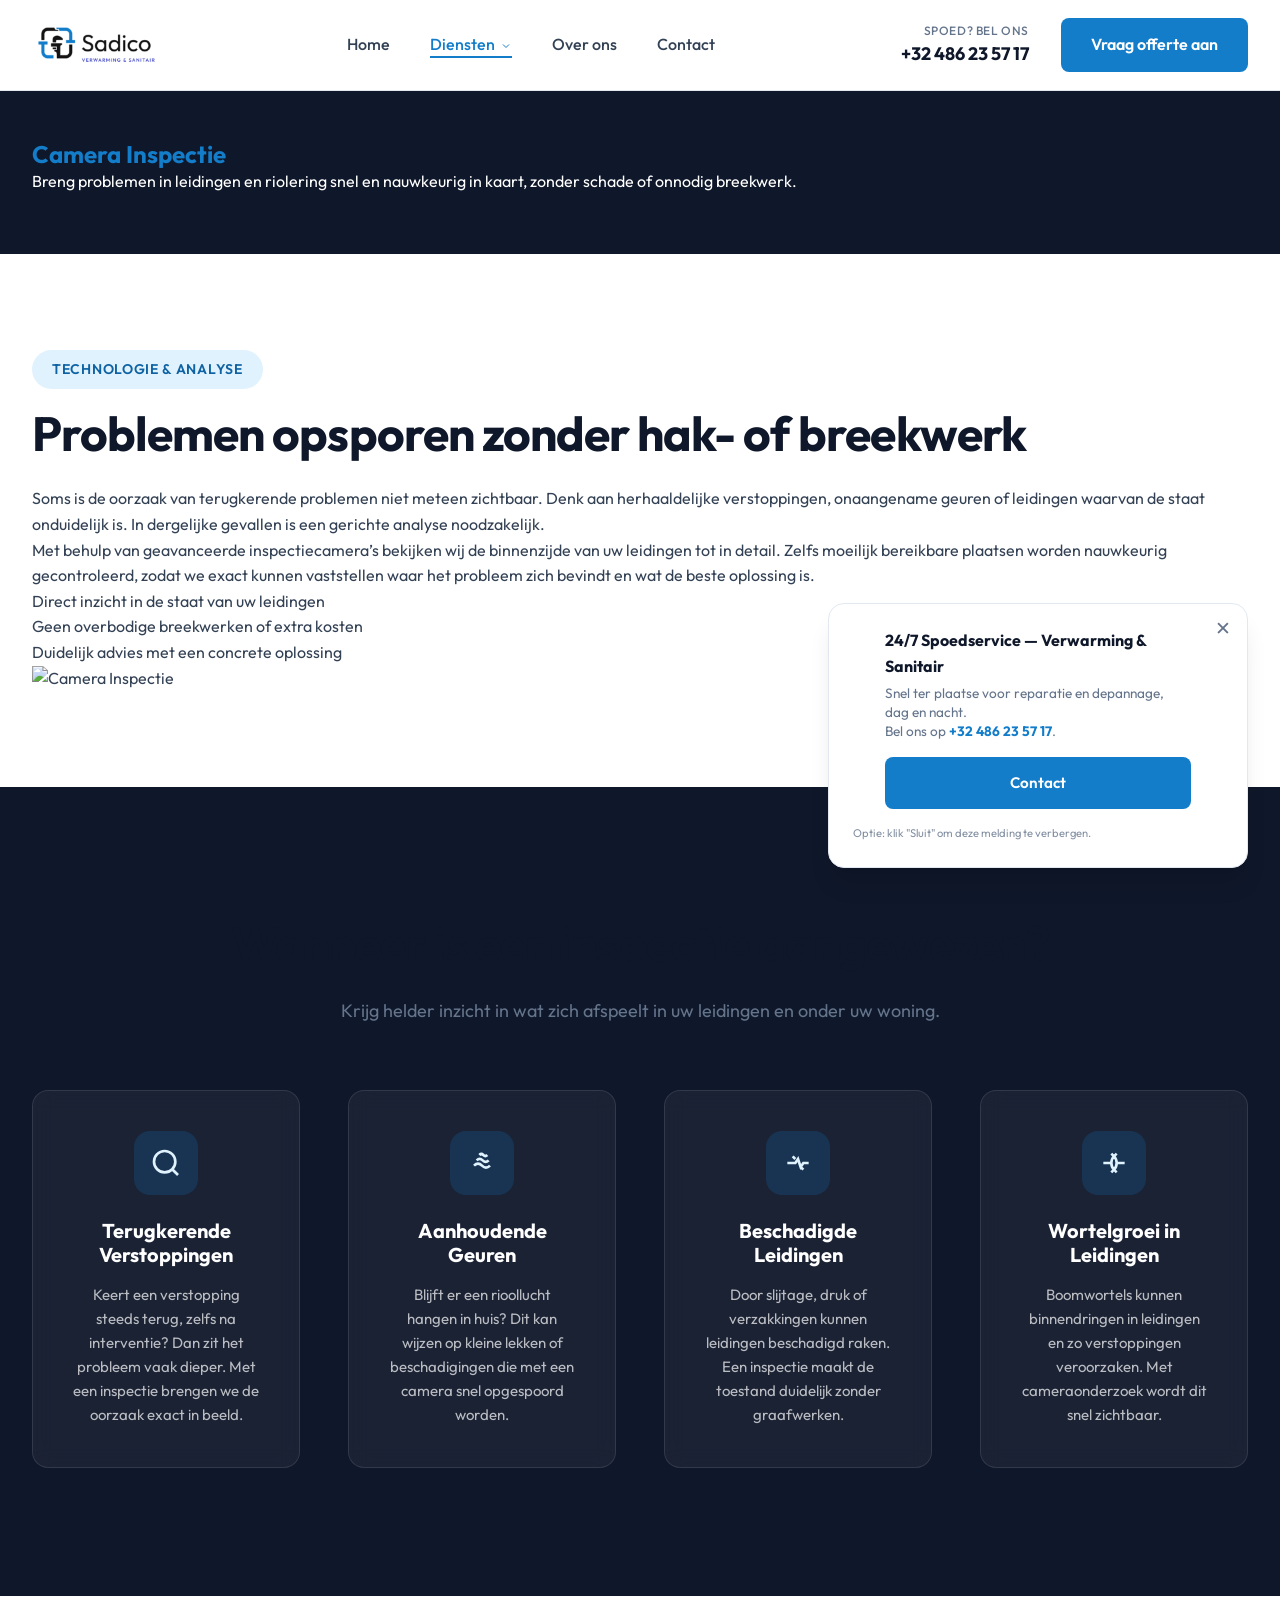
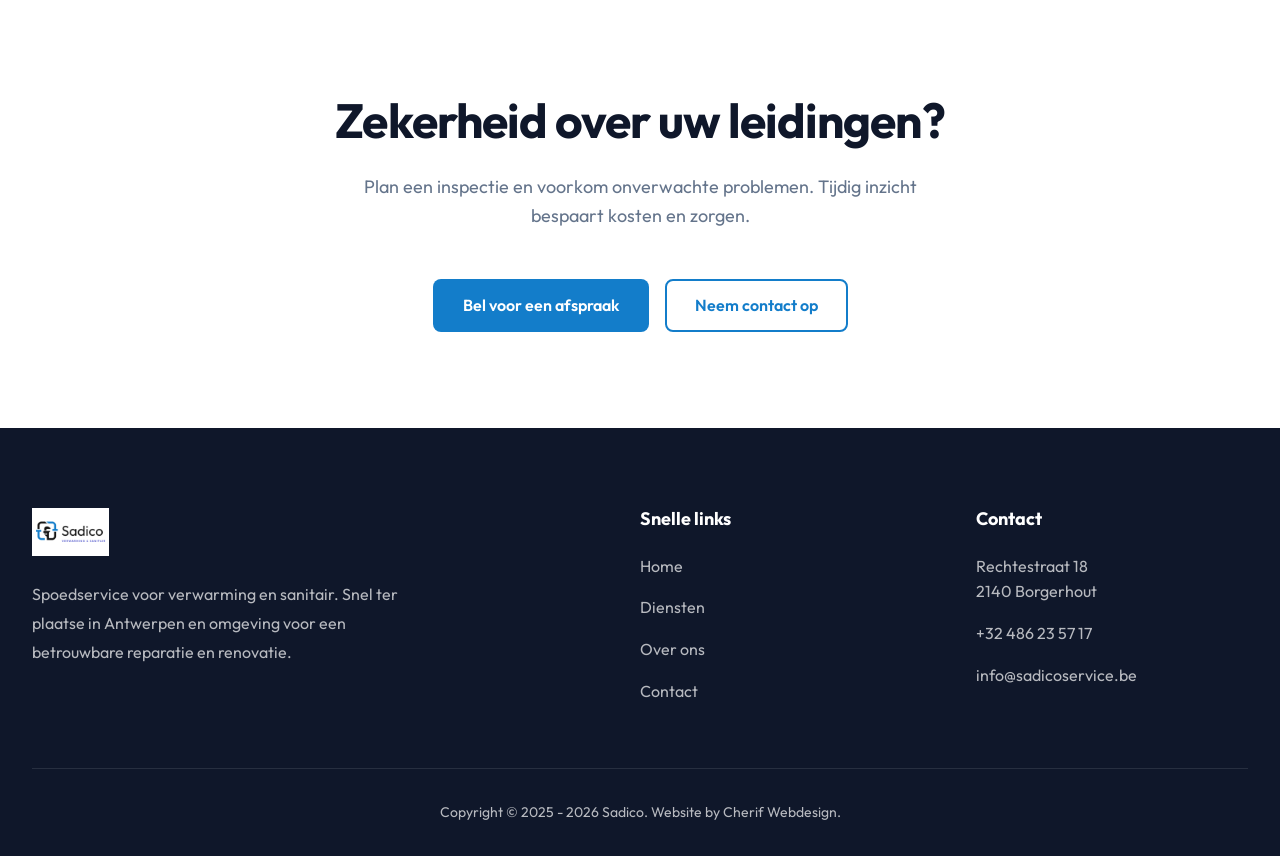
==== camera-inspectie/index.html @ f758ac25 "Initial commit" ====
<!DOCTYPE html>
<html lang="nl">
<head>
    <meta charset="UTF-8">
    <meta name="viewport" content="width=device-width, initial-scale=1.0">
    <title>Camera Inspectie | Sadico</title>
    <link rel="preconnect" href="https://fonts.googleapis.com">
    <link rel="preconnect" href="https://fonts.gstatic.com" crossorigin>
    <link href="https://fonts.googleapis.com/css2?family=Outfit:wght@300;400;500;600;700;800&display=swap" rel="stylesheet">
    <link rel="stylesheet" href="../style.css">
    <link rel="icon" href="/favicon.ico" type="image/x-icon">
</head>
<body>

<header class="header" id="header">
    <div class="container header-container">
        <a class="logo-link" href="/"><img src="../assets/logo.webp" alt="Sadico Logo" class="logo"></a>
        <nav class="main-nav">
            <a href="/">Home</a>
            <div class="dropdown">
                <a class="active" href="/diensten">Diensten <svg width="12" height="12" viewBox="0 0 24 24" fill="none" stroke="currentColor" stroke-width="2" style="display:inline;vertical-align:middle;margin-left:2px;"><path d="M6 9l6 6 6-6"/></svg></a>
                <div class="dropdown-content">
                    <a href="/ontstoppingen">Ontstoppingen 24/7</a>
                    <a href="/camera-inspectie">Camera Inspectie</a>
                    <a href="/lekdetectie">Lekdetectie &amp; reparatie</a>
                    <a href="/cv-onderhoud">CV-onderhoud &amp; reparatie</a>
                    <a href="/keuken-installaties">Keuken installaties</a>
                    <a href="/sanitair">Sanitaire installaties</a>
                    <a href="/warmtepompen">Vloerverwarming &amp; warmtepompen</a>
                </div>
            </div>
            <a href="/over-ons">Over ons</a>
            <a href="/contact">Contact</a>
        </nav>
        <div class="header-actions">
            <div class="contact-quick">
                <span class="quick-label">Spoed? Bel ons</span>
                <a href="tel:+32486235717" class="quick-phone">+32 486 23 57 17</a>
            </div>
            <a class="btn btn-primary" href="/contact">Vraag offerte aan</a>
        </div>
        <button class="mobile-menu-toggle" aria-label="Toggle menu"><span></span><span></span><span></span></button>
    </div>
</header>

<section class="page-hero">
    <div class="container">
        <h1 class="page-hero-title"><span class="text-highlight">Camera Inspectie</span></h1>
        <p class="page-hero-subtitle">Breng problemen in leidingen en riolering snel en nauwkeurig in kaart, zonder schade of onnodig breekwerk.</p>
    </div>
</section>

<section class="section intro-section">
    <div class="container">
        <div class="intro-grid intro-grid--reverse">
            <div class="intro-content">
                <span class="section-badge">Technologie &amp; Analyse</span>
                <h2 class="section-title">Problemen opsporen zonder hak- of breekwerk</h2>
                <p>Soms is de oorzaak van terugkerende problemen niet meteen zichtbaar. Denk aan herhaaldelijke verstoppingen, onaangename geuren of leidingen waarvan de staat onduidelijk is. In dergelijke gevallen is een gerichte analyse noodzakelijk.</p>
                <p>Met behulp van geavanceerde inspectiecamera’s bekijken wij de binnenzijde van uw leidingen tot in detail. Zelfs moeilijk bereikbare plaatsen worden nauwkeurig gecontroleerd, zodat we exact kunnen vaststellen waar het probleem zich bevindt en wat de beste oplossing is.</p>
                <ul class="intro-features">
                    <li>Direct inzicht in de staat van uw leidingen</li>
                    <li>Geen overbodige breekwerken of extra kosten</li>
                    <li>Duidelijk advies met een concrete oplossing</li>
                </ul>
            </div>
            <div class="intro-image">
                <img src="../assets/camera-2.jpeg" alt="Camera Inspectie">
            </div>
        </div>
    </div>
</section>

<section class="section trust-section">
    <div class="container">
        <div class="text-center">
            <h2 class="section-title">Wanneer is een inspectie aangewezen?</h2>
            <p class="section-subtitle">Krijg helder inzicht in wat zich afspeelt in uw leidingen en onder uw woning.</p>
        </div>
        <div class="trust-grid">
            <div class="trust-card">
                <div class="trust-icon">
                    <svg width="32" height="32" viewBox="0 0 24 24" fill="none" stroke="currentColor" stroke-width="2"><circle cx="11" cy="11" r="8"/><line x1="21" y1="21" x2="16.65" y2="16.65"/></svg>
                </div>
                <h3>Terugkerende Verstoppingen</h3>
                <p>Keert een verstopping steeds terug, zelfs na interventie? Dan zit het probleem vaak dieper. Met een inspectie brengen we de oorzaak exact in beeld.</p>
            </div>
            <div class="trust-card">
                <div class="trust-icon">
                    <svg width="32" height="32" viewBox="0 0 24 24" fill="none" stroke="currentColor" stroke-width="2"><path d="M6 14c2-2 4-2 6 0s4 2 6 0M8 10c1.5-1.5 3-1.5 4.5 0s3 1.5 4.5 0M10 6c1-1 2-1 3 0s2 1 3 0"/></svg>
                </div>
                <h3>Aanhoudende Geuren</h3>
                <p>Blijft er een rioollucht hangen in huis? Dit kan wijzen op kleine lekken of beschadigingen die met een camera snel opgespoord worden.</p>
            </div>
            <div class="trust-card">
                <div class="trust-icon">
                    <svg width="32" height="32" viewBox="0 0 24 24" fill="none" stroke="currentColor" stroke-width="2"><path d="M4 12h6l2-3 2 6 2-3h4M10 9l-2-2M14 15l2 2"/></svg>
                </div>
                <h3>Beschadigde Leidingen</h3>
                <p>Door slijtage, druk of verzakkingen kunnen leidingen beschadigd raken. Een inspectie maakt de toestand duidelijk zonder graafwerken.</p>
            </div>
            <div class="trust-card">
                <div class="trust-icon">
                    <svg width="32" height="32" viewBox="0 0 24 24" fill="none" stroke="currentColor" stroke-width="2"><path d="M4 12h6M14 12h6M10 12c0-3 2-5 2-5s2 2 2 5-2 5-2 5-2-2-2-5zM12 7l-2-2M12 7l2-2M12 17l-2 2M12 17l2 2"/></svg>
                </div>
                <h3>Wortelgroei in Leidingen</h3>
                <p>Boomwortels kunnen binnendringen in leidingen en zo verstoppingen veroorzaken. Met cameraonderzoek wordt dit snel zichtbaar.</p>
            </div>
        </div>
    </div>
</section>

<section class="section cta-section text-center">
    <div class="container">
        <h2 class="section-title">Zekerheid over uw leidingen?</h2>
        <p class="section-subtitle">Plan een inspectie en voorkom onverwachte problemen. Tijdig inzicht bespaart kosten en zorgen.</p>
        <div class="mt-4" style="display: flex; gap: 1rem; justify-content: center; flex-wrap: wrap;">
            <a href="tel:+32486235717" class="btn btn-primary">Bel voor een afspraak</a>
            <a href="/contact" class="btn btn-outline" style="color: var(--clr-primary); border-color: var(--clr-primary);">Neem contact op</a>
        </div>
    </div>
</section>

<footer class="footer">
    <div class="container">
        <div class="footer-top">
            <div class="footer-col">
                <img src="../assets/logo.webp" alt="Sadico Logo" class="footer-logo">
                <p class="footer-text">Spoedservice voor verwarming en sanitair. Snel ter plaatse in Antwerpen en omgeving voor een betrouwbare reparatie en renovatie.</p>
            </div>
            <div class="footer-col">
                <h4 class="footer-heading">Snelle links</h4>
                <ul class="footer-links">
                    <li><a href="/">Home</a></li>
                    <li><a href="/diensten">Diensten</a></li>
                    <li><a href="/over-ons">Over ons</a></li>
                    <li><a href="/contact">Contact</a></li>
                </ul>
            </div>
            <div class="footer-col">
                <h4 class="footer-heading">Contact</h4>
                <ul class="footer-contact-list">
                    <li>Rechtestraat 18<br>2140 Borgerhout</li>
                    <li><a href="tel:+32486235717">+32 486 23 57 17</a></li>
                    <li><a href="mailto:info@sadicoservice.be">info@sadicoservice.be</a></li>
                </ul>
            </div>
        </div>
        <div class="footer-bottom">
            <p>Copyright &copy; 2025 - 2026 Sadico. Website by Cherif Webdesign.</p>
        </div>
    </div>
</footer>
<div class="sticky-banner" id="stickyBanner">
    <div class="container banner-container">
        <div class="banner-content">
            <span class="banner-title">24/7 Spoedservice — Verwarming &amp; Sanitair</span>
            <span class="banner-desc">Snel ter plaatse voor reparatie en depannage, dag en nacht. <br>Bel ons op <strong><a href="tel:+32486235717" style="color: var(--clr-primary); text-decoration: none;">+32 486 23 57 17</a></strong>.</span>
        </div>
        <div class="banner-actions">
            <a class="btn btn-banner" href="/contact">Contact</a>
            <button class="banner-close" id="closeBannerBtn" aria-label="Sluit banner">✕</button>
        </div>
    </div>
    <div class="banner-tooltip">Optie: klik "Sluit" om deze melding te verbergen.</div>
</div>
<script src="../script.js"></script>

</body>
</html>
---- style.css ----
:root {
    --clr-primary: #137dca;
    --clr-primary-dark: #0f63a3;
    --clr-primary-light: #e0f2fe;
    --clr-secondary: #0f172a;
    --clr-secondary-light: #1e293b;
    --clr-secondary-lighter: #334155;
    --clr-accent: #10b981;
    --clr-bg: #ffffff;
    --clr-bg-alt: #f8fafc;
    --clr-bg-dark: #0f172a;
    --clr-text: #334155;
    --clr-text-light: #64748b;
    --clr-text-inverse: #f8fafc;
    --border-color: #e2e8f0;
    --font-main: 'Outfit', sans-serif;
    --container-max: 1280px;
    --container-padding: 2rem;
    --section-spacing: 6rem;
    --shadow-sm: 0 1px 2px 0 rgb(0 0 0 / 0.05);
    --shadow-md: 0 4px 6px -1px rgb(0 0 0 / 0.1), 0 2px 4px -2px rgb(0 0 0 / 0.1);
    --shadow-lg: 0 10px 15px -3px rgb(0 0 0 / 0.1), 0 4px 6px -4px rgb(0 0 0 / 0.1);
    --shadow-xl: 0 20px 25px -5px rgb(0 0 0 / 0.1), 0 8px 10px -6px rgb(0 0 0 / 0.1);
    --transition-fast: 0.2s cubic-bezier(0.4, 0, 0.2, 1);
    --transition-base: 0.3s cubic-bezier(0.4, 0, 0.2, 1);
    --transition-slow: 0.5s cubic-bezier(0.4, 0, 0.2, 1);
}

* {
    margin: 0;
    padding: 0;
    box-sizing: border-box;
}

html {
    scroll-behavior: smooth;
    font-size: 16px;
    overflow-x: hidden;
    width: 100%;
}

body {
    font-size: 16px;
    font-family: var(--font-main);
    color: var(--clr-text);
    background-color: var(--clr-bg);
    line-height: 1.6;
    -webkit-font-smoothing: antialiased;
    overflow-x: hidden;
    width: 100%;
    position: relative;
}

img, svg, video, picture {
    display: block;
    max-width: 100%;
}

a {
    color: var(--clr-primary);
    text-decoration: none;
    transition: color var(--transition-base);
}

a:hover {
    color: var(--clr-primary-dark);
}

ul, ol {
    list-style: none;
}

.container {
    width: 100%;
    max-width: var(--container-max);
    margin: 0 auto;
    padding: 0 var(--container-padding);
}

.section {
    padding: var(--section-spacing) 0;
}

.bg-light {
    background-color: var(--clr-bg-alt);
}

.text-center {
    text-align: center;
}

.section-header {
    margin: 0 auto;
    max-width: 800px;
}

.position-relative {
    position: relative;
}

.mt-4 {
    margin-top: 2rem;
}

.mt-5 {
    margin-top: 4rem;
}

.light-text {
    color: var(--clr-text-inverse);
}

.light-text .section-title {
    color: var(--clr-text-inverse);
}

h1, h2, h3, h4, h5, h6 {
    color: var(--clr-secondary);
    line-height: 1.2;
    font-weight: 700;
}

h2.section-title {
    font-size: clamp(2rem, 4vw, 3rem);
    margin-bottom: 1.5rem;
    letter-spacing: -0.02em;
}

.section-badge {
    display: inline-block;
    padding: 0.5rem 1.25rem;
    background-color: var(--clr-primary-light);
    color: var(--clr-primary-dark);
    font-weight: 600;
    font-size: 0.875rem;
    border-radius: 100px;
    text-transform: uppercase;
    letter-spacing: 0.05em;
    margin-bottom: 1rem;
}

.section-subtitle {
    font-size: 1.125rem;
    color: var(--clr-text-light);
    max-width: 600px;
    margin: 0 auto 3rem;
}

.btn {
    display: inline-flex;
    align-items: center;
    justify-content: center;
    padding: 0.75rem 1.75rem;
    border-radius: 8px;
    font-weight: 600;
    font-size: 1rem;
    cursor: pointer;
    transition: all var(--transition-base);
    border: 2px solid transparent;
}

.btn-primary {
    background-color: var(--clr-primary);
    color: var(--clr-bg);
}

.btn-primary:hover {
    background-color: var(--clr-primary-dark);
    color: var(--clr-bg);
    transform: translateY(-2px);
    box-shadow: var(--shadow-md);
}

.btn-outline {
    background-color: transparent;
    color: var(--clr-bg);
    border-color: var(--clr-bg);
    backdrop-filter: blur(4px);
}

.btn-outline:hover {
    background-color: var(--clr-bg);
    color: var(--clr-secondary);
    transform: translateY(-2px);
}

.btn-large {
    padding: 1rem 2.5rem;
    font-size: 1.125rem;
}

.header {
    position: fixed;
    top: 0;
    left: 0;
    width: 100%;
    z-index: 1000;
    background-color: #ffffff;
    border-bottom: 1px solid var(--border-color);
    transition: all var(--transition-base);
}

.header.scrolled {
    box-shadow: var(--shadow-sm);
}

.header-container {
    display: flex;
    align-items: center;
    justify-content: space-between;
    height: 90px;
}

.logo-link {
    display: flex;
    align-items: center;
    height: 100%;
}

.logo {
    height: 80px;
    width: auto;
    object-fit: contain;
}

.main-nav {
    display: flex;
    gap: 2.5rem;
}

.main-nav a {
    color: var(--clr-secondary-lighter);
    font-weight: 500;
    font-size: 1rem;
    position: relative;
}

.main-nav a:hover,
.main-nav a.active {
    color: var(--clr-primary);
}

.main-nav a::after {
    content: '';
    position: absolute;
    bottom: -4px;
    left: 0;
    width: 0;
    height: 2px;
    background-color: var(--clr-primary);
    transition: width var(--transition-base);
}

.main-nav a:hover::after,
.main-nav a.active::after {
    width: 100%;
}

.dropdown {
    position: relative;
    display: inline-block;
}

.dropdown-content {
    display: none;
    position: absolute;
    top: 100%;
    left: 50%;
    transform: translateX(-50%);
    background-color: #ffffff;
    min-width: 260px;
    box-shadow: var(--shadow-lg);
    border-radius: 8px;
    z-index: 1000;
    padding: 0.5rem 0;
    border: 1px solid var(--border-color);
}

.dropdown:hover .dropdown-content {
    display: block;
    animation: fadeIn 0.2s ease-out forwards;
}

@keyframes fadeIn {
    from {
        opacity: 0;
        transform: translate(-50%, 10px);
    }
    to {
        opacity: 1;
        transform: translate(-50%, 0);
    }
}

.dropdown-content a {
    color: var(--clr-secondary);
    padding: 0.75rem 1.5rem;
    display: block;
    font-size: 0.9375rem;
    transition: background-color var(--transition-fast), color var(--transition-fast);
}

.dropdown-content a::after {
    display: none;
}

.dropdown-content a:hover {
    background-color: var(--clr-bg-alt);
    color: var(--clr-primary);
}

.header-actions {
    display: flex;
    align-items: center;
    gap: 2rem;
}

.contact-quick {
    display: flex;
    flex-direction: column;
    align-items: flex-end;
}

.quick-label {
    font-size: 0.75rem;
    color: var(--clr-text-light);
    font-weight: 500;
    text-transform: uppercase;
    letter-spacing: 0.05em;
}

.quick-phone {
    font-weight: 700;
    font-size: 1.125rem;
    color: var(--clr-secondary);
}

.quick-phone:hover {
    color: var(--clr-primary);
}

.mobile-menu-toggle {
    display: none;
    flex-direction: column;
    justify-content: space-between;
    width: 30px;
    height: 21px;
    background: transparent;
    border: none;
    cursor: pointer;
    z-index: 1001;
}

.mobile-menu-toggle span {
    width: 100%;
    height: 3px;
    background-color: var(--clr-secondary);
    border-radius: 3px;
    transition: all 0.3s ease;
}

.hero {
    position: relative;
    min-height: 100vh;
    display: flex;
    align-items: center;
    padding-top: 90px;
    overflow: hidden;
}

.hero-bg {
    position: absolute;
    top: 0;
    left: 0;
    width: 100%;
    height: 100%;
    z-index: -1;
}

.hero-img {
    width: 100%;
    height: 100%;
    object-fit: cover;
    object-position: center;
}

.hero-overlay {
    position: absolute;
    top: 0;
    left: 0;
    width: 100%;
    height: 100%;
    background: linear-gradient(to right, rgba(15, 23, 42, 0.9) 0%, rgba(15, 23, 42, 0.6) 50%, rgba(15, 23, 42, 0.3) 100%);
}

.hero-content {
    position: relative;
    z-index: 1;
}

.hero-text-box {
    max-width: 900px;
    color: var(--clr-bg);
}

.hero-badge {
    display: inline-block;
    padding: 0.5rem 1.25rem;
    background-color: var(--clr-primary);
    color: var(--clr-bg);
    border-radius: 100px;
    font-size: 0.875rem;
    font-weight: 600;
    margin-bottom: 1.5rem;
    box-shadow: var(--shadow-md);
    text-transform: uppercase;
    letter-spacing: 0.05em;
}

.hero-title {
    font-size: clamp(3rem, 5vw, 4.5rem);
    color: var(--clr-bg);
    margin-bottom: 1.5rem;
}

.text-highlight {
    color: var(--clr-primary);
    position: relative;
    display: inline;
}

.text-highlight::after {
    content: '';
    position: absolute;
    bottom: 8px;
    left: 0;
    width: 100%;
    height: 12px;
    background-color: var(--clr-primary);
    opacity: 0.3;
    z-index: -1;
}

.hero-subtitle {
    font-size: 1.25rem;
    color: rgba(255, 255, 255, 0.9);
    margin-bottom: 2.5rem;
    max-width: 600px;
    font-weight: 300;
}

.hero-buttons {
    display: flex;
    gap: 1.5rem;
    flex-wrap: wrap;
}

.about-grid {
    display: grid;
    grid-template-columns: 1fr 1fr;
    gap: 4rem;
    align-items: center;
}

.about-text {
    font-size: 1.125rem;
    margin-bottom: 1.5rem;
    color: var(--clr-text-light);
}

.about-features {
    margin-top: 2rem;
}

.about-features li {
    display: flex;
    align-items: center;
    gap: 1rem;
    margin-bottom: 1rem;
    font-size: 1.05rem;
    font-weight: 500;
    color: var(--clr-secondary);
}

.about-features span {
    display: flex;
    align-items: center;
    justify-content: center;
    width: 28px;
    height: 28px;
    background-color: var(--clr-primary-light);
    color: var(--clr-primary);
    border-radius: 50%;
    font-size: 0.8rem;
}

.about-image-wrapper {
    position: relative;
    height: 600px;
}

.about-image-main {
    position: absolute;
    top: 0;
    right: 0;
    width: 80%;
    height: 80%;
    border-radius: 1rem;
    overflow: hidden;
    box-shadow: var(--shadow-xl);
}

.about-image-main img {
    width: 100%;
    height: 100%;
    object-fit: cover;
}

.about-image-offset {
    position: absolute;
    bottom: 0;
    left: 0;
    width: 60%;
    height: 60%;
    border-radius: 1rem;
    overflow: hidden;
    box-shadow: var(--shadow-xl);
    border: 8px solid var(--clr-bg);
}

.about-image-offset img {
    width: 100%;
    height: 100%;
    object-fit: cover;
}

.services-grid {
    display: grid;
    grid-template-columns: repeat(auto-fit, minmax(280px, 1fr));
    gap: 2rem;
}

.service-card {
    background-color: var(--clr-bg);
    border-radius: 1rem;
    overflow: hidden;
    box-shadow: var(--shadow-md);
    transition: transform var(--transition-base), box-shadow var(--transition-base);
    height: 100%;
    display: flex;
    flex-direction: column;
}

.service-card:hover {
    transform: translateY(-10px);
    box-shadow: var(--shadow-xl);
}

.service-img-wrapper {
    position: relative;
    height: 240px;
    overflow: hidden;
}

.service-img-wrapper img {
    width: 100%;
    height: 100%;
    object-fit: cover;
    transition: transform var(--transition-slow);
}

.service-card:hover .service-img-wrapper img {
    transform: scale(1.05);
}

.service-img-wrapper::after {
    content: '';
    position: absolute;
    inset: 0;
    background: linear-gradient(to top, rgba(15, 23, 42, 0.4), transparent);
}

.service-content {
    padding: 2rem;
    flex-grow: 1;
    display: flex;
    flex-direction: column;
}

.service-content h3 {
    font-size: 1.25rem;
    margin-bottom: 1rem;
}

.service-content p {
    color: var(--clr-text-light);
    margin-bottom: 2rem;
    flex-grow: 1;
}

.service-link {
    display: inline-flex;
    align-items: center;
    gap: 0.5rem;
    font-weight: 600;
    color: var(--clr-primary);
    margin-top: auto;
}

.service-link svg {
    transition: transform var(--transition-base);
}

.service-card:hover .service-link svg {
    transform: translateX(5px);
}

.trust-section {
    position: relative;
    background-color: var(--clr-secondary);
    color: var(--clr-bg);
    padding: 8rem 0;
    overflow: hidden;
}

.trust-bg {
    position: absolute;
    top: 0;
    left: 0;
    width: 100%;
    height: 100%;
    background-image: radial-gradient(circle at 100% 0%, var(--clr-primary-dark) 0%, transparent 50%),
        radial-gradient(circle at 0% 100%, var(--clr-primary) 0%, transparent 50%);
    opacity: 0.2;
}

.trust-grid {
    display: grid;
    grid-template-columns: repeat(auto-fit, minmax(240px, 1fr));
    gap: 3rem;
    margin-top: 4rem;
}

.trust-card {
    background: rgba(255, 255, 255, 0.05);
    backdrop-filter: blur(10px);
    border: 1px solid rgba(255, 255, 255, 0.1);
    padding: 2.5rem;
    border-radius: 1rem;
    text-align: center;
    transition: transform var(--transition-base);
}

.trust-card:hover {
    transform: translateY(-5px);
    background: rgba(255, 255, 255, 0.08);
}

.trust-icon {
    width: 64px;
    height: 64px;
    background-color: rgba(19, 125, 202, 0.2);
    border-radius: 1rem;
    display: flex;
    align-items: center;
    justify-content: center;
    margin: 0 auto 1.5rem;
    color: var(--clr-primary-light);
}

.trust-card h3 {
    color: var(--clr-bg);
    font-size: 1.25rem;
    margin-bottom: 1rem;
}

.trust-card p {
    color: rgba(255, 255, 255, 0.7);
    font-size: 0.9375rem;
}

.contact-container {
    display: grid;
    grid-template-columns: 1fr 1fr;
    gap: 4rem;
    background-color: var(--clr-bg);
    border-radius: 1.5rem;
    box-shadow: var(--shadow-xl);
    overflow: hidden;
}

.contact-info-block {
    padding: 4rem;
    background-color: var(--clr-bg-alt);
}

.contact-title {
    font-size: 2.5rem;
    margin-bottom: 1rem;
}

.contact-desc {
    color: var(--clr-text-light);
    margin-bottom: 3rem;
    font-size: 1.125rem;
}

.contact-methods {
    display: flex;
    flex-direction: column;
    gap: 2rem;
}

.contact-method {
    display: flex;
    align-items: flex-start;
    gap: 1.5rem;
}

.method-icon {
    width: 48px;
    height: 48px;
    background-color: var(--clr-primary-light);
    color: var(--clr-primary);
    border-radius: 50%;
    display: flex;
    align-items: center;
    justify-content: center;
    flex-shrink: 0;
}

.method-details {
    display: flex;
    flex-direction: column;
}

.method-label {
    font-size: 0.875rem;
    color: var(--clr-text-light);
    font-weight: 500;
    margin-bottom: 0.25rem;
}

.method-value {
    font-size: 1.125rem;
    font-weight: 600;
    color: var(--clr-secondary);
}

a.method-value:hover {
    color: var(--clr-primary);
}

.contact-form-block {
    padding: 4rem;
}

.contact-form {
    display: flex;
    flex-direction: column;
    gap: 1.5rem;
}

.form-group {
    display: flex;
    flex-direction: column;
    gap: 0.5rem;
}

.form-group label {
    font-weight: 500;
    color: var(--clr-secondary);
    font-size: 0.9375rem;
}

.form-group input,
.form-group textarea {
    width: 100%;
    padding: 1rem;
    border: 1px solid var(--border-color);
    border-radius: 0.5rem;
    font-family: inherit;
    font-size: 1rem;
    color: var(--clr-text);
    background-color: var(--clr-bg-alt);
    transition: border-color var(--transition-base), box-shadow var(--transition-base);
}

.form-group input:focus,
.form-group textarea:focus {
    outline: none;
    border-color: var(--clr-primary);
    box-shadow: 0 0 0 3px var(--clr-primary-light);
}

.btn-submit {
    margin-top: 1rem;
    width: 100%;
    padding: 1.25rem;
    font-size: 1.125rem;
}

.footer {
    background-color: var(--clr-secondary);
    color: rgba(255, 255, 255, 0.7);
    padding: 5rem 0 2rem;
}

.footer-top {
    display: grid;
    grid-template-columns: 2fr 1fr 1fr;
    gap: 4rem;
    margin-bottom: 4rem;
}

.footer-logo {
    height: 48px;
    width: auto;
    object-fit: contain;
    margin-bottom: 1.5rem;
}

.footer-text {
    line-height: 1.8;
    max-width: 400px;
}

.footer-heading {
    color: var(--clr-bg);
    font-size: 1.125rem;
    margin-bottom: 1.5rem;
}

.footer-links {
    display: flex;
    flex-direction: column;
    gap: 1rem;
}

.footer-links a,
.footer-contact-list a {
    color: rgba(255, 255, 255, 0.7);
    transition: color var(--transition-base);
}

.footer-links a:hover,
.footer-contact-list a:hover {
    color: var(--clr-primary-light);
}

.footer-contact-list {
    display: flex;
    flex-direction: column;
    gap: 1rem;
}

.footer-bottom {
    border-top: 1px solid rgba(255, 255, 255, 0.1);
    padding-top: 2rem;
    text-align: center;
    font-size: 0.875rem;
}

@media (max-width: 1024px) {
    .about-grid,
    .contact-container {
        grid-template-columns: 1fr;
        gap: 3rem;
    }

    .about-image-wrapper {
        min-height: 500px;
        order: -1;
    }

    .footer-top {
        grid-template-columns: 1fr 1fr;
    }
}

@media (max-width: 768px) {
    :root {
        --section-spacing: 4rem;
    }

    .main-nav {
        position: fixed;
        top: 90px;
        left: 0;
        opacity: 0;
        visibility: hidden;
        pointer-events: none;
        width: 100%;
        height: calc(100vh - 90px);
        background-color: var(--clr-bg);
        flex-direction: column;
        justify-content: flex-start;
        align-items: center;
        padding-top: 3rem;
        gap: 1.5rem;
        transition: opacity 0.2s ease, visibility 0.2s ease;
        z-index: 999;
        overflow-y: auto;
    }

    .main-nav a {
        font-size: 1.5rem;
    }

    .main-nav.active {
        opacity: 1;
        visibility: visible;
        pointer-events: auto;
    }

    .dropdown {
        width: 100%;
        text-align: center;
    }

    .dropdown:hover .dropdown-content {
        animation: none;
    }

    .dropdown-content {
        position: static;
        display: block;
        transform: none;
        box-shadow: none;
        border: none;
        min-width: 100%;
        background-color: transparent;
        margin-top: 0.5rem;
        padding: 0;
    }

    .dropdown-content a {
        padding: 0.5rem;
        font-size: 1.1rem;
        color: var(--clr-secondary);
        font-weight: 500;
    }

    .header-actions {
        display: none;
    }

    .mobile-menu-toggle {
        display: flex;
    }

    .mobile-menu-toggle.active span:nth-child(1) {
        transform: translateY(9px) rotate(45deg);
    }

    .mobile-menu-toggle.active span:nth-child(2) {
        opacity: 0;
    }

    .mobile-menu-toggle.active span:nth-child(3) {
        transform: translateY(-9px) rotate(-45deg);
    }

    .hero-title {
        font-size: 2.5rem;
    }

    .hero-buttons {
        flex-direction: column;
    }

    .btn-large {
        width: 100%;
    }

    .contact-info-block,
    .contact-form-block {
        padding: 2rem;
    }

    .contact-title {
        font-size: 2rem;
    }

    .contact-desc {
        margin-bottom: 2rem;
        font-size: 1rem;
    }

    .contact-methods {
        gap: 1.5rem;
    }

    .row-group {
        flex-direction: column !important;
        gap: 0;
    }

    .half-width {
        margin-bottom: 1.5rem;
    }

    .footer-top {
        grid-template-columns: 1fr;
        gap: 3rem;
    }
}

.fade-in {
    opacity: 0;
    transform: translateY(30px);
    transition: opacity 0.8s ease-out, transform 0.8s ease-out;
}

.fade-in.appear {
    opacity: 1;
    transform: translateY(0);
}

@keyframes slideDownNav {
    from {
        transform: translateY(-100%);
        opacity: 0;
    }
    to {
        transform: translateY(0);
        opacity: 1;
    }
}

@keyframes slideUpFade {
    from {
        transform: translateY(40px);
        opacity: 0;
    }
    to {
        transform: translateY(0);
        opacity: 1;
    }
}

.header {
    animation: slideDownNav 0.8s cubic-bezier(0.16, 1, 0.3, 1) forwards;
}

.hero-badge {
    animation: slideUpFade 0.8s cubic-bezier(0.16, 1, 0.3, 1) 0.1s both;
}

.hero-title {
    animation: slideUpFade 0.8s cubic-bezier(0.16, 1, 0.3, 1) 0.3s both;
}

.hero-subtitle {
    animation: slideUpFade 0.8s cubic-bezier(0.16, 1, 0.3, 1) 0.5s both;
}

.hero-buttons {
    animation: slideUpFade 0.8s cubic-bezier(0.16, 1, 0.3, 1) 0.7s both;
}

/* Inner Pages */
.page-hero {
    position: relative;
    padding: 140px 0 60px;
    background-color: var(--clr-secondary);
    color: var(--clr-bg);
    overflow: hidden;
}

.page-hero-bg {
    position: absolute;
    inset: 0;
    opacity: 0.1;
    background-image: radial-gradient(circle at 50% 100%, var(--clr-primary) 0%, transparent 50%);
}

.page-hero-content {
    position: relative;
    z-index: 1;
    margin: 0 auto;
    max-width: 900px;
}

.page-title {
    font-size: clamp(2rem, 6vw, 3.5rem);
    margin-bottom: 1rem;
    word-break: break-word;
    color: var(--clr-bg);
}

.page-subtitle {
    font-size: 1.125rem;
    color: rgba(255, 255, 255, 0.8);
    max-width: 700px;
    margin: 0 auto;
}

.service-detail-section {
    padding: 5rem 0;
}

.service-detail-image {
    position: relative;
    height: 450px;
    border-radius: 1rem;
    overflow: hidden;
    box-shadow: var(--shadow-xl);
}

.service-detail-image img {
    width: 100%;
    height: 100%;
    object-fit: cover;
}

.reverse-grid {
    direction: rtl;
}

.reverse-grid > * {
    direction: ltr;
}

.row-group {
    display: flex;
    flex-direction: row;
    gap: 1.5rem;
}

.half-width {
    flex: 1;
    display: flex;
    flex-direction: column;
    gap: 0.5rem;
}

.select-wrapper {
    position: relative;
}

.select-wrapper::after {
    content: '\25BC';
    font-size: 0.8rem;
    position: absolute;
    right: 1.25rem;
    top: 50%;
    transform: translateY(-50%);
    pointer-events: none;
    color: var(--clr-secondary);
}

.select-wrapper select {
    width: 100%;
    padding: 1rem;
    border: 1px solid var(--border-color);
    border-radius: 0.5rem;
    font-family: inherit;
    font-size: 1rem;
    color: var(--clr-text);
    background-color: var(--clr-bg-alt);
    transition: border-color var(--transition-base), box-shadow var(--transition-base);
    appearance: none;
    -moz-appearance: none;
    -webkit-appearance: none;
}

.select-wrapper select:focus {
    outline: none;
    border-color: var(--clr-primary);
    box-shadow: 0 0 0 3px var(--clr-primary-light);
}

.value-card {
    background-color: var(--clr-bg);
    border-radius: 1rem;
    padding: 2.5rem;
    box-shadow: var(--shadow-sm);
    transition: transform var(--transition-base), box-shadow var(--transition-base);
}

.value-card:hover {
    transform: translateY(-10px);
    box-shadow: var(--shadow-lg);
}

.core-values-section {
    padding-bottom: 6rem;
}

.sticky-banner {
    position: fixed;
    bottom: 2rem;
    right: 2rem;
    width: 420px;
    background-color: var(--clr-bg);
    border: 1px solid var(--border-color);
    border-radius: 1rem;
    padding: 1.5rem;
    z-index: 1050;
    box-shadow: var(--shadow-xl);
    transform: translateX(120%);
    transition: transform 0.4s cubic-bezier(0.16, 1, 0.3, 1);
    display: none;
}

.sticky-banner.show {
    display: block;
    transform: translateX(0);
    animation: slideInBanner 0.5s forwards 1s;
}

@keyframes slideInBanner {
    to { transform: translateX(0); }
}

.banner-container {
    display: flex;
    flex-direction: column;
    align-items: flex-start;
    gap: 1rem;
}

.banner-content {
    display: flex;
    flex-direction: column;
    padding-right: 1.5rem;
}

.banner-title {
    font-weight: 700;
    color: var(--clr-secondary);
    font-size: 1rem;
    margin-bottom: 0.25rem;
}

.banner-desc {
    font-size: 0.85rem;
    color: var(--clr-text-light);
    line-height: 1.4;
}

.banner-actions {
    display: flex;
    width: 100%;
}

.btn-banner {
    background-color: var(--clr-primary);
    color: var(--clr-bg);
    padding: 0.75rem 1rem;
    font-weight: 600;
    border-radius: 0.5rem;
    text-decoration: none;
    transition: background-color var(--transition-base);
    display: inline-flex;
    align-items: center;
    justify-content: center;
    gap: 0.5rem;
    width: 100%;
    font-size: 0.95rem;
}

.btn-banner:hover {
    background-color: var(--clr-primary-dark);
}

.banner-close {
    position: absolute;
    top: 0.5rem;
    right: 0.5rem;
    background: transparent;
    border: none;
    font-size: 1.2rem;
    cursor: pointer;
    color: var(--clr-text-light);
    width: 32px;
    height: 32px;
    display: inline-flex;
    align-items: center;
    justify-content: center;
    border-radius: 50%;
    transition: background-color var(--transition-base), color var(--transition-base);
}

.banner-close:hover {
    background-color: rgba(0,0,0,0.05);
    color: var(--clr-secondary);
}

.banner-tooltip {
    text-align: left;
    font-size: 0.7rem;
    color: var(--clr-text-light);
    margin-top: 1rem;
    opacity: 0.8;
}

.d-none {
    display: none !important;
}

.mx-auto {
    margin-left: auto;
    margin-right: auto;
}

.mb-3 {
    margin-bottom: 1.5rem;
}

.d-table {
    display: table;
}

@media (max-width: 768px) {
    .sticky-banner {
        bottom: 1rem;
        right: 1rem;
        width: calc(100% - 2rem);
    }
}
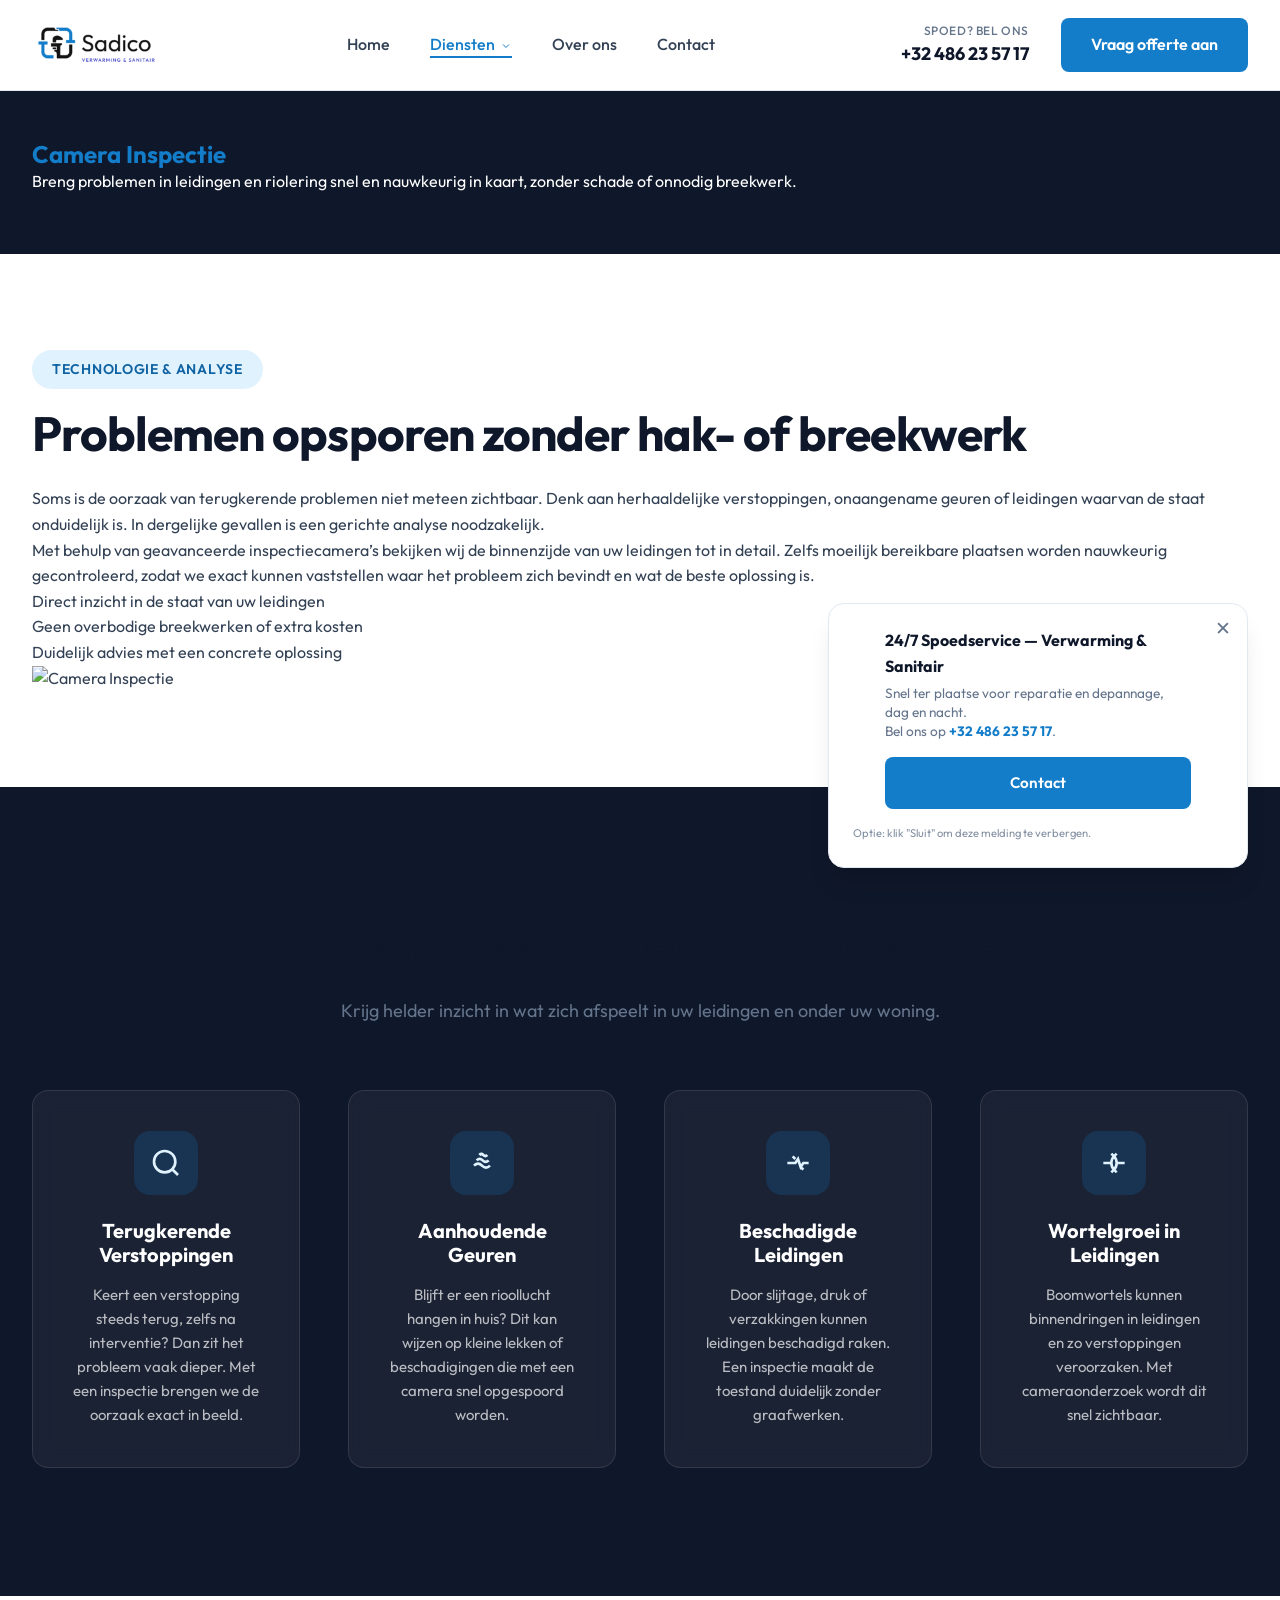
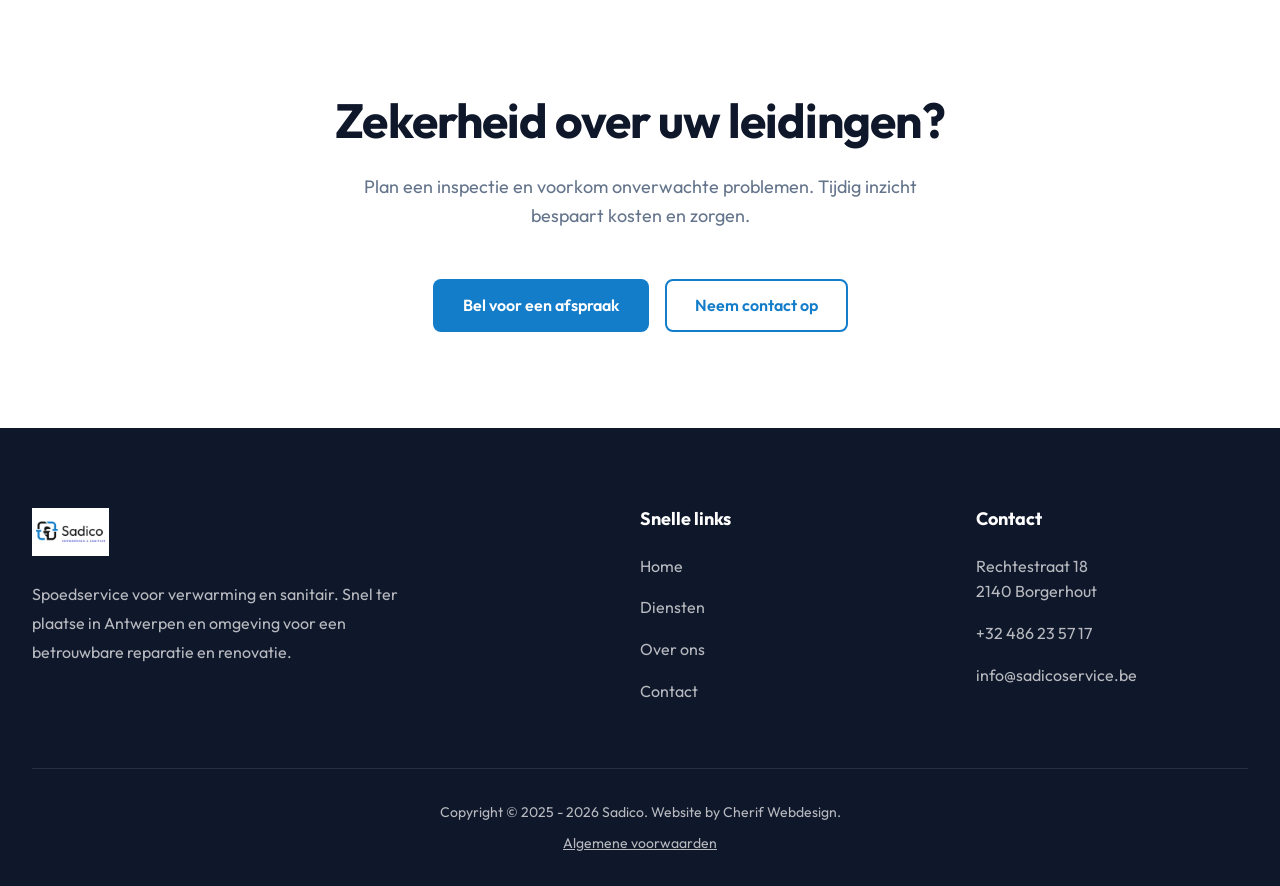
==== commit a759c2fe: "algemene voorwaarden toegevoegd, fotos main verandert" ====
--- a/camera-inspectie/index.html
+++ b/camera-inspectie/index.html
@@ -148,6 +148,7 @@
         </div>
         <div class="footer-bottom">
             <p>Copyright &copy; 2025 - 2026 Sadico. Website by Cherif Webdesign.</p>
+                <p class="footer-legal"><a href="/algemene-voorwaarden">Algemene voorwaarden</a></p>
         </div>
     </div>
 </footer>
--- a/style.css
+++ b/style.css
@@ -1320,3 +1320,37 @@
         width: calc(100% - 2rem);
     }
 }
+
+/* ===== Algemene voorwaarden ===== */
+.terms-layout { display: grid; grid-template-columns: 280px 1fr; gap: 3rem; align-items: start; }
+.terms-toc { background: var(--clr-bg); border-radius: 16px; padding: 1.5rem; box-shadow: 0 4px 20px rgba(15, 23, 42, 0.06); }
+.terms-toc ol { list-style: none; padding: 0; margin: 1rem 0 0; }
+.terms-toc a { display: flex; gap: 0.5rem; padding: 0.4rem 0; color: var(--clr-text); text-decoration: none; font-size: 0.9rem; line-height: 1.4; }
+.terms-toc a span { color: var(--clr-primary); font-weight: 600; white-space: nowrap; min-width: 4.6rem; }
+.terms-toc a:hover { color: var(--clr-primary); }
+.terms-article { background: var(--clr-bg); border-radius: 16px; padding: 2rem; margin-bottom: 1.5rem; box-shadow: 0 4px 20px rgba(15, 23, 42, 0.06); scroll-margin-top: 110px; }
+.terms-article h2 { font-size: 1.35rem; color: var(--clr-secondary); margin: 0 0 1.25rem; display: flex; flex-direction: column; gap: 0.25rem; }
+.terms-num { font-size: 0.8rem; font-weight: 600; text-transform: uppercase; letter-spacing: 0.08em; color: var(--clr-primary); }
+.terms-article ol { padding-left: 1.4rem; margin: 0; }
+.terms-article ol > li { list-style: decimal; }
+.terms-article li { color: var(--clr-text); line-height: 1.7; margin-bottom: 0.75rem; padding-left: 0.25rem; }
+.terms-article li::marker { color: var(--clr-primary); font-weight: 600; }
+.terms-article li.no-marker { list-style: none; }
+.terms-article a, .terms-download a, .form-terms a { color: var(--clr-primary); }
+.terms-note { background: var(--clr-primary-light); border-left: 4px solid var(--clr-primary); border-radius: 12px; padding: 1.25rem 1.5rem; margin-top: 1rem; }
+.terms-note h4 { margin: 0 0 0.5rem; color: var(--clr-secondary); }
+.terms-note ul { padding-left: 1.2rem; margin: 0; }
+.terms-note ul > li { list-style: disc; margin-bottom: 0.25rem; }
+.terms-table-wrap { overflow-x: auto; }
+.terms-table { width: 100%; border-collapse: collapse; font-size: 0.95rem; }
+.terms-table th, .terms-table td { text-align: left; padding: 0.75rem 1rem; border-bottom: 1px solid #e2e8f0; vertical-align: top; }
+.terms-table th { background: var(--clr-secondary); color: var(--clr-text-inverse); font-weight: 600; }
+.terms-download { text-align: center; color: var(--clr-text-light); margin-top: 2rem; }
+.form-terms { font-size: 0.85rem; color: var(--clr-text-light); margin: 0 0 1rem; }
+.footer-legal { margin-top: 0.5rem; }
+.footer-legal a { color: inherit; text-decoration: underline; }
+@media (max-width: 1024px) {
+    .terms-layout { grid-template-columns: 1fr; gap: 2rem; }
+    .terms-toc { position: static; max-height: none; }
+}
+@media (max-width: 600px) { .terms-article { padding: 1.5rem 1.25rem; } }
